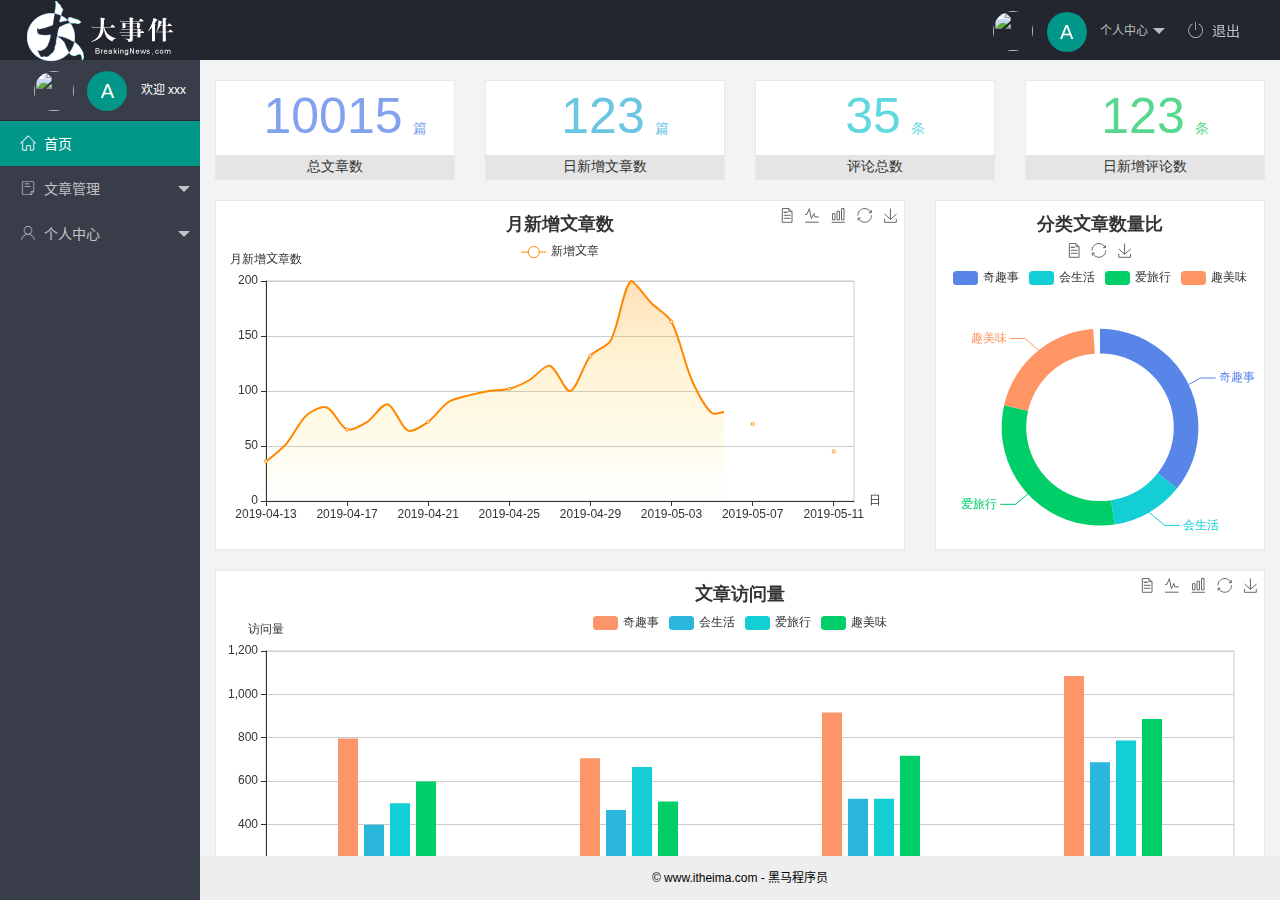
==== index.html @ 7c8cb13a "index页面" ====
<!DOCTYPE html>
<html lang="zh-CN">

<head>
    <meta charset="UTF-8">
    <meta name="viewport"
        content="width=device-width, user-scalable=no, initial-scale=1.0, maximum-scale=1.0, minimum-scale=1.0">
    <meta http-equiv="X-UA-Compatible" content="ie=edge">
    <title>Document</title>
    <link rel="stylesheet" href="/assets/lib/layui/css/layui.css">
    <link rel="stylesheet" href="/assets/fonts/iconfont.css">
    <link rel="stylesheet" href="/assets/css/index.css">
</head>

<body class="layui-layout-body">
    <div class="layui-layout layui-layout-admin">
        <div class="layui-header">
            <div class="layui-logo">
                <img src="/assets/images/logo.png" alt="">
            </div>
            <!-- 头部区域（可配合layui已有的水平导航） -->
            <ul class="layui-nav layui-layout-right">
                <li class="layui-nav-item">
                    <a href="javascript:;" class="userinfo">
                        <img src="http://t.cn/RCzsdCq" class="layui-nav-img">
                        <span class="text-avatar">A</span>
                        个人中心
                    </a>
                    <dl class="layui-nav-child">
                        <dd><a href="">基本资料</a></dd>
                        <dd><a href="">更换头像</a></dd>
                        <dd><a href="">重置密码</a></dd>
                    </dl>
                </li>
                <li class="layui-nav-item">
                    <a href="javascript:;" id="btnLogout">
                        <span class="iconfont icon-tuichu"></span>退出</a></li>
            </ul>
        </div>

        <div class="layui-side layui-bg-black">
            <div class="layui-side-scroll">
                <div class="userinfo">
                    <img src="http://t.cn/RCzsdCq" class="layui-nav-img">
                    <span class="text-avatar">A</span>
                    <span id="welcome">欢迎 xxx</span>
                </div>
                <!-- 左侧导航区域（可配合layui已有的垂直导航） -->
                <ul class="layui-nav layui-nav-tree" lay-shrink="all">
                    <li class="layui-nav-item layui-this">
                        <a href="/home/dashboard.html" target="fm">
                            <span class="iconfont icon-home"></span>首页</a>
                    </li>
                    <li class="layui-nav-item">
                        <a class="" href="javascript:;">
                            <span class="iconfont icon-16"></span>文章管理</a>
                        <dl class="layui-nav-child">
                            <dd><a href="javascript:;">
                                    <i class="layui-icon layui-icon-app"></i> 文章类别</a></dd>
                            <dd><a href="javascript:;">
                                    <i class="layui-icon layui-icon-app"></i>文章列表</a></dd>
                            <dd><a href="javascript:;">
                                    <i class="layui-icon layui-icon-app"></i>发表文章</a></dd>
                        </dl>
                    </li>
                    <li class="layui-nav-item">
                        <a href="javascript:;">
                            <span class="iconfont icon-user"></span>个人中心</a>
                        <dl class="layui-nav-child">
                            <dd><a href="javascript:;">
                                    <i class="layui-icon layui-icon-app"></i>基本资料</a></dd>
                            <dd><a href="javascript:;">
                                    <i class="layui-icon layui-icon-app"></i>更换头像</a></dd>
                            <dd><a href="javascript:;">
                                    <i class="layui-icon layui-icon-app"></i>重置密码</a></dd>
                        </dl>
                    </li>
                </ul>
            </div>
        </div>

        <div class="layui-body">
            <!-- 内容主体区域 -->
            <iframe name="fm" src="/home/dashboard.html" frameborder="0"></iframe>
        </div>

        <div class="layui-footer">
            <!-- 底部固定区域 -->
            © www.itheima.com - 黑马程序员
        </div>
    </div>
</body>
<script src="/assets/lib/layui/layui.all.js"></script>
<script src="./assets/lib/jquery.js"></script>
<script src="./assets/js/baseAPI.js"></script>
<script src="./assets/js/index.js"></script>

</html>
---- assets/lib/layui/css/layui.css ----
/** layui-v2.5.5 MIT License By https://www.layui.com */
 .layui-inline,img{display:inline-block;vertical-align:middle}h1,h2,h3,h4,h5,h6{font-weight:400}.layui-edge,.layui-header,.layui-inline,.layui-main{position:relative}.layui-body,.layui-edge,.layui-elip{overflow:hidden}.layui-btn,.layui-edge,.layui-inline,img{vertical-align:middle}.layui-btn,.layui-disabled,.layui-icon,.layui-unselect{-moz-user-select:none;-webkit-user-select:none;-ms-user-select:none}.layui-elip,.layui-form-checkbox span,.layui-form-pane .layui-form-label{text-overflow:ellipsis;white-space:nowrap}.layui-breadcrumb,.layui-tree-btnGroup{visibility:hidden}blockquote,body,button,dd,div,dl,dt,form,h1,h2,h3,h4,h5,h6,input,li,ol,p,pre,td,textarea,th,ul{margin:0;padding:0;-webkit-tap-highlight-color:rgba(0,0,0,0)}a:active,a:hover{outline:0}img{border:none}li{list-style:none}table{border-collapse:collapse;border-spacing:0}h4,h5,h6{font-size:100%}button,input,optgroup,option,select,textarea{font-family:inherit;font-size:inherit;font-style:inherit;font-weight:inherit;outline:0}pre{white-space:pre-wrap;white-space:-moz-pre-wrap;white-space:-pre-wrap;white-space:-o-pre-wrap;word-wrap:break-word}body{line-height:24px;font:14px Helvetica Neue,Helvetica,PingFang SC,Tahoma,Arial,sans-serif}hr{height:1px;margin:10px 0;border:0;clear:both}a{color:#333;text-decoration:none}a:hover{color:#777}a cite{font-style:normal;*cursor:pointer}.layui-border-box,.layui-border-box *{box-sizing:border-box}.layui-box,.layui-box *{box-sizing:content-box}.layui-clear{clear:both;*zoom:1}.layui-clear:after{content:'\20';clear:both;*zoom:1;display:block;height:0}.layui-inline{*display:inline;*zoom:1}.layui-edge{display:inline-block;width:0;height:0;border-width:6px;border-style:dashed;border-color:transparent}.layui-edge-top{top:-4px;border-bottom-color:#999;border-bottom-style:solid}.layui-edge-right{border-left-color:#999;border-left-style:solid}.layui-edge-bottom{top:2px;border-top-color:#999;border-top-style:solid}.layui-edge-left{border-right-color:#999;border-right-style:solid}.layui-disabled,.layui-disabled:hover{color:#d2d2d2!important;cursor:not-allowed!important}.layui-circle{border-radius:100%}.layui-show{display:block!important}.layui-hide{display:none!important}@font-face{font-family:layui-icon;src:url(../font/iconfont.eot?v=250);src:url(../font/iconfont.eot?v=250#iefix) format('embedded-opentype'),url(../font/iconfont.woff2?v=250) format('woff2'),url(../font/iconfont.woff?v=250) format('woff'),url(../font/iconfont.ttf?v=250) format('truetype'),url(../font/iconfont.svg?v=250#layui-icon) format('svg')}.layui-icon{font-family:layui-icon!important;font-size:16px;font-style:normal;-webkit-font-smoothing:antialiased;-moz-osx-font-smoothing:grayscale}.layui-icon-reply-fill:before{content:"\e611"}.layui-icon-set-fill:before{content:"\e614"}.layui-icon-menu-fill:before{content:"\e60f"}.layui-icon-search:before{content:"\e615"}.layui-icon-share:before{content:"\e641"}.layui-icon-set-sm:before{content:"\e620"}.layui-icon-engine:before{content:"\e628"}.layui-icon-close:before{content:"\1006"}.layui-icon-close-fill:before{content:"\1007"}.layui-icon-chart-screen:before{content:"\e629"}.layui-icon-star:before{content:"\e600"}.layui-icon-circle-dot:before{content:"\e617"}.layui-icon-chat:before{content:"\e606"}.layui-icon-release:before{content:"\e609"}.layui-icon-list:before{content:"\e60a"}.layui-icon-chart:before{content:"\e62c"}.layui-icon-ok-circle:before{content:"\1005"}.layui-icon-layim-theme:before{content:"\e61b"}.layui-icon-table:before{content:"\e62d"}.layui-icon-right:before{content:"\e602"}.layui-icon-left:before{content:"\e603"}.layui-icon-cart-simple:before{content:"\e698"}.layui-icon-face-cry:before{content:"\e69c"}.layui-icon-face-smile:before{content:"\e6af"}.layui-icon-survey:before{content:"\e6b2"}.layui-icon-tree:before{content:"\e62e"}.layui-icon-upload-circle:before{content:"\e62f"}.layui-icon-add-circle:before{content:"\e61f"}.layui-icon-download-circle:before{content:"\e601"}.layui-icon-templeate-1:before{content:"\e630"}.layui-icon-util:before{content:"\e631"}.layui-icon-face-surprised:before{content:"\e664"}.layui-icon-edit:before{content:"\e642"}.layui-icon-speaker:before{content:"\e645"}.layui-icon-down:before{content:"\e61a"}.layui-icon-file:before{content:"\e621"}.layui-icon-layouts:before{content:"\e632"}.layui-icon-rate-half:before{content:"\e6c9"}.layui-icon-add-circle-fine:before{content:"\e608"}.layui-icon-prev-circle:before{content:"\e633"}.layui-icon-read:before{content:"\e705"}.layui-icon-404:before{content:"\e61c"}.layui-icon-carousel:before{content:"\e634"}.layui-icon-help:before{content:"\e607"}.layui-icon-code-circle:before{content:"\e635"}.layui-icon-water:before{content:"\e636"}.layui-icon-username:before{content:"\e66f"}.layui-icon-find-fill:before{content:"\e670"}.layui-icon-about:before{content:"\e60b"}.layui-icon-location:before{content:"\e715"}.layui-icon-up:before{content:"\e619"}.layui-icon-pause:before{content:"\e651"}.layui-icon-date:before{content:"\e637"}.layui-icon-layim-uploadfile:before{content:"\e61d"}.layui-icon-delete:before{content:"\e640"}.layui-icon-play:before{content:"\e652"}.layui-icon-top:before{content:"\e604"}.layui-icon-friends:before{content:"\e612"}.layui-icon-refresh-3:before{content:"\e9aa"}.layui-icon-ok:before{content:"\e605"}.layui-icon-layer:before{content:"\e638"}.layui-icon-face-smile-fine:before{content:"\e60c"}.layui-icon-dollar:before{content:"\e659"}.layui-icon-group:before{content:"\e613"}.layui-icon-layim-download:before{content:"\e61e"}.layui-icon-picture-fine:before{content:"\e60d"}.layui-icon-link:before{content:"\e64c"}.layui-icon-diamond:before{content:"\e735"}.layui-icon-log:before{content:"\e60e"}.layui-icon-rate-solid:before{content:"\e67a"}.layui-icon-fonts-del:before{content:"\e64f"}.layui-icon-unlink:before{content:"\e64d"}.layui-icon-fonts-clear:before{content:"\e639"}.layui-icon-triangle-r:before{content:"\e623"}.layui-icon-circle:before{content:"\e63f"}.layui-icon-radio:before{content:"\e643"}.layui-icon-align-center:before{content:"\e647"}.layui-icon-align-right:before{content:"\e648"}.layui-icon-align-left:before{content:"\e649"}.layui-icon-loading-1:before{content:"\e63e"}.layui-icon-return:before{content:"\e65c"}.layui-icon-fonts-strong:before{content:"\e62b"}.layui-icon-upload:before{content:"\e67c"}.layui-icon-dialogue:before{content:"\e63a"}.layui-icon-video:before{content:"\e6ed"}.layui-icon-headset:before{content:"\e6fc"}.layui-icon-cellphone-fine:before{content:"\e63b"}.layui-icon-add-1:before{content:"\e654"}.layui-icon-face-smile-b:before{content:"\e650"}.layui-icon-fonts-html:before{content:"\e64b"}.layui-icon-form:before{content:"\e63c"}.layui-icon-cart:before{content:"\e657"}.layui-icon-camera-fill:before{content:"\e65d"}.layui-icon-tabs:before{content:"\e62a"}.layui-icon-fonts-code:before{content:"\e64e"}.layui-icon-fire:before{content:"\e756"}.layui-icon-set:before{content:"\e716"}.layui-icon-fonts-u:before{content:"\e646"}.layui-icon-triangle-d:before{content:"\e625"}.layui-icon-tips:before{content:"\e702"}.layui-icon-picture:before{content:"\e64a"}.layui-icon-more-vertical:before{content:"\e671"}.layui-icon-flag:before{content:"\e66c"}.layui-icon-loading:before{content:"\e63d"}.layui-icon-fonts-i:before{content:"\e644"}.layui-icon-refresh-1:before{content:"\e666"}.layui-icon-rmb:before{content:"\e65e"}.layui-icon-home:before{content:"\e68e"}.layui-icon-user:before{content:"\e770"}.layui-icon-notice:before{content:"\e667"}.layui-icon-login-weibo:before{content:"\e675"}.layui-icon-voice:before{content:"\e688"}.layui-icon-upload-drag:before{content:"\e681"}.layui-icon-login-qq:before{content:"\e676"}.layui-icon-snowflake:before{content:"\e6b1"}.layui-icon-file-b:before{content:"\e655"}.layui-icon-template:before{content:"\e663"}.layui-icon-auz:before{content:"\e672"}.layui-icon-console:before{content:"\e665"}.layui-icon-app:before{content:"\e653"}.layui-icon-prev:before{content:"\e65a"}.layui-icon-website:before{content:"\e7ae"}.layui-icon-next:before{content:"\e65b"}.layui-icon-component:before{content:"\e857"}.layui-icon-more:before{content:"\e65f"}.layui-icon-login-wechat:before{content:"\e677"}.layui-icon-shrink-right:before{content:"\e668"}.layui-icon-spread-left:before{content:"\e66b"}.layui-icon-camera:before{content:"\e660"}.layui-icon-note:before{content:"\e66e"}.layui-icon-refresh:before{content:"\e669"}.layui-icon-female:before{content:"\e661"}.layui-icon-male:before{content:"\e662"}.layui-icon-password:before{content:"\e673"}.layui-icon-senior:before{content:"\e674"}.layui-icon-theme:before{content:"\e66a"}.layui-icon-tread:before{content:"\e6c5"}.layui-icon-praise:before{content:"\e6c6"}.layui-icon-star-fill:before{content:"\e658"}.layui-icon-rate:before{content:"\e67b"}.layui-icon-template-1:before{content:"\e656"}.layui-icon-vercode:before{content:"\e679"}.layui-icon-cellphone:before{content:"\e678"}.layui-icon-screen-full:before{content:"\e622"}.layui-icon-screen-restore:before{content:"\e758"}.layui-icon-cols:before{content:"\e610"}.layui-icon-export:before{content:"\e67d"}.layui-icon-print:before{content:"\e66d"}.layui-icon-slider:before{content:"\e714"}.layui-icon-addition:before{content:"\e624"}.layui-icon-subtraction:before{content:"\e67e"}.layui-icon-service:before{content:"\e626"}.layui-icon-transfer:before{content:"\e691"}.layui-main{width:1140px;margin:0 auto}.layui-header{z-index:1000;height:60px}.layui-header a:hover{transition:all .5s;-webkit-transition:all .5s}.layui-side{position:fixed;left:0;top:0;bottom:0;z-index:999;width:200px;overflow-x:hidden}.layui-side-scroll{position:relative;width:220px;height:100%;overflow-x:hidden}.layui-body{position:absolute;left:200px;right:0;top:0;bottom:0;z-index:998;width:auto;overflow-y:auto;box-sizing:border-box}.layui-layout-body{overflow:hidden}.layui-layout-admin .layui-header{background-color:#23262E}.layui-layout-admin .layui-side{top:60px;width:200px;overflow-x:hidden}.layui-layout-admin .layui-body{position:fixed;top:60px;bottom:44px}.layui-layout-admin .layui-main{width:auto;margin:0 15px}.layui-layout-admin .layui-footer{position:fixed;left:200px;right:0;bottom:0;height:44px;line-height:44px;padding:0 15px;background-color:#eee}.layui-layout-admin .layui-logo{position:absolute;left:0;top:0;width:200px;height:100%;line-height:60px;text-align:center;color:#009688;font-size:16px}.layui-layout-admin .layui-header .layui-nav{background:0 0}.layui-layout-left{position:absolute!important;left:200px;top:0}.layui-layout-right{position:absolute!important;right:0;top:0}.layui-container{position:relative;margin:0 auto;padding:0 15px;box-sizing:border-box}.layui-fluid{position:relative;margin:0 auto;padding:0 15px}.layui-row:after,.layui-row:before{content:'';display:block;clear:both}.layui-col-lg1,.layui-col-lg10,.layui-col-lg11,.layui-col-lg12,.layui-col-lg2,.layui-col-lg3,.layui-col-lg4,.layui-col-lg5,.layui-col-lg6,.layui-col-lg7,.layui-col-lg8,.layui-col-lg9,.layui-col-md1,.layui-col-md10,.layui-col-md11,.layui-col-md12,.layui-col-md2,.layui-col-md3,.layui-col-md4,.layui-col-md5,.layui-col-md6,.layui-col-md7,.layui-col-md8,.layui-col-md9,.layui-col-sm1,.layui-col-sm10,.layui-col-sm11,.layui-col-sm12,.layui-col-sm2,.layui-col-sm3,.layui-col-sm4,.layui-col-sm5,.layui-col-sm6,.layui-col-sm7,.layui-col-sm8,.layui-col-sm9,.layui-col-xs1,.layui-col-xs10,.layui-col-xs11,.layui-col-xs12,.layui-col-xs2,.layui-col-xs3,.layui-col-xs4,.layui-col-xs5,.layui-col-xs6,.layui-col-xs7,.layui-col-xs8,.layui-col-xs9{position:relative;display:block;box-sizing:border-box}.layui-col-xs1,.layui-col-xs10,.layui-col-xs11,.layui-col-xs12,.layui-col-xs2,.layui-col-xs3,.layui-col-xs4,.layui-col-xs5,.layui-col-xs6,.layui-col-xs7,.layui-col-xs8,.layui-col-xs9{float:left}.layui-col-xs1{width:8.33333333%}.layui-col-xs2{width:16.66666667%}.layui-col-xs3{width:25%}.layui-col-xs4{width:33.33333333%}.layui-col-xs5{width:41.66666667%}.layui-col-xs6{width:50%}.layui-col-xs7{width:58.33333333%}.layui-col-xs8{width:66.66666667%}.layui-col-xs9{width:75%}.layui-col-xs10{width:83.33333333%}.layui-col-xs11{width:91.66666667%}.layui-col-xs12{width:100%}.layui-col-xs-offset1{margin-left:8.33333333%}.layui-col-xs-offset2{margin-left:16.66666667%}.layui-col-xs-offset3{margin-left:25%}.layui-col-xs-offset4{margin-left:33.33333333%}.layui-col-xs-offset5{margin-left:41.66666667%}.layui-col-xs-offset6{margin-left:50%}.layui-col-xs-offset7{margin-left:58.33333333%}.layui-col-xs-offset8{margin-left:66.66666667%}.layui-col-xs-offset9{margin-left:75%}.layui-col-xs-offset10{margin-left:83.33333333%}.layui-col-xs-offset11{margin-left:91.66666667%}.layui-col-xs-offset12{margin-left:100%}@media screen and (max-width:768px){.layui-hide-xs{display:none!important}.layui-show-xs-block{display:block!important}.layui-show-xs-inline{display:inline!important}.layui-show-xs-inline-block{display:inline-block!important}}@media screen and (min-width:768px){.layui-container{width:750px}.layui-hide-sm{display:none!important}.layui-show-sm-block{display:block!important}.layui-show-sm-inline{display:inline!important}.layui-show-sm-inline-block{display:inline-block!important}.layui-col-sm1,.layui-col-sm10,.layui-col-sm11,.layui-col-sm12,.layui-col-sm2,.layui-col-sm3,.layui-col-sm4,.layui-col-sm5,.layui-col-sm6,.layui-col-sm7,.layui-col-sm8,.layui-col-sm9{float:left}.layui-col-sm1{width:8.33333333%}.layui-col-sm2{width:16.66666667%}.layui-col-sm3{width:25%}.layui-col-sm4{width:33.33333333%}.layui-col-sm5{width:41.66666667%}.layui-col-sm6{width:50%}.layui-col-sm7{width:58.33333333%}.layui-col-sm8{width:66.66666667%}.layui-col-sm9{width:75%}.layui-col-sm10{width:83.33333333%}.layui-col-sm11{width:91.66666667%}.layui-col-sm12{width:100%}.layui-col-sm-offset1{margin-left:8.33333333%}.layui-col-sm-offset2{margin-left:16.66666667%}.layui-col-sm-offset3{margin-left:25%}.layui-col-sm-offset4{margin-left:33.33333333%}.layui-col-sm-offset5{margin-left:41.66666667%}.layui-col-sm-offset6{margin-left:50%}.layui-col-sm-offset7{margin-left:58.33333333%}.layui-col-sm-offset8{margin-left:66.66666667%}.layui-col-sm-offset9{margin-left:75%}.layui-col-sm-offset10{margin-left:83.33333333%}.layui-col-sm-offset11{margin-left:91.66666667%}.layui-col-sm-offset12{margin-left:100%}}@media screen and (min-width:992px){.layui-container{width:970px}.layui-hide-md{display:none!important}.layui-show-md-block{display:block!important}.layui-show-md-inline{display:inline!important}.layui-show-md-inline-block{display:inline-block!important}.layui-col-md1,.layui-col-md10,.layui-col-md11,.layui-col-md12,.layui-col-md2,.layui-col-md3,.layui-col-md4,.layui-col-md5,.layui-col-md6,.layui-col-md7,.layui-col-md8,.layui-col-md9{float:left}.layui-col-md1{width:8.33333333%}.layui-col-md2{width:16.66666667%}.layui-col-md3{width:25%}.layui-col-md4{width:33.33333333%}.layui-col-md5{width:41.66666667%}.layui-col-md6{width:50%}.layui-col-md7{width:58.33333333%}.layui-col-md8{width:66.66666667%}.layui-col-md9{width:75%}.layui-col-md10{width:83.33333333%}.layui-col-md11{width:91.66666667%}.layui-col-md12{width:100%}.layui-col-md-offset1{margin-left:8.33333333%}.layui-col-md-offset2{margin-left:16.66666667%}.layui-col-md-offset3{margin-left:25%}.layui-col-md-offset4{margin-left:33.33333333%}.layui-col-md-offset5{margin-left:41.66666667%}.layui-col-md-offset6{margin-left:50%}.layui-col-md-offset7{margin-left:58.33333333%}.layui-col-md-offset8{margin-left:66.66666667%}.layui-col-md-offset9{margin-left:75%}.layui-col-md-offset10{margin-left:83.33333333%}.layui-col-md-offset11{margin-left:91.66666667%}.layui-col-md-offset12{margin-left:100%}}@media screen and (min-width:1200px){.layui-container{width:1170px}.layui-hide-lg{display:none!important}.layui-show-lg-block{display:block!important}.layui-show-lg-inline{display:inline!important}.layui-show-lg-inline-block{display:inline-block!important}.layui-col-lg1,.layui-col-lg10,.layui-col-lg11,.layui-col-lg12,.layui-col-lg2,.layui-col-lg3,.layui-col-lg4,.layui-col-lg5,.layui-col-lg6,.layui-col-lg7,.layui-col-lg8,.layui-col-lg9{float:left}.layui-col-lg1{width:8.33333333%}.layui-col-lg2{width:16.66666667%}.layui-col-lg3{width:25%}.layui-col-lg4{width:33.33333333%}.layui-col-lg5{width:41.66666667%}.layui-col-lg6{width:50%}.layui-col-lg7{width:58.33333333%}.layui-col-lg8{width:66.66666667%}.layui-col-lg9{width:75%}.layui-col-lg10{width:83.33333333%}.layui-col-lg11{width:91.66666667%}.layui-col-lg12{width:100%}.layui-col-lg-offset1{margin-left:8.33333333%}.layui-col-lg-offset2{margin-left:16.66666667%}.layui-col-lg-offset3{margin-left:25%}.layui-col-lg-offset4{margin-left:33.33333333%}.layui-col-lg-offset5{margin-left:41.66666667%}.layui-col-lg-offset6{margin-left:50%}.layui-col-lg-offset7{margin-left:58.33333333%}.layui-col-lg-offset8{margin-left:66.66666667%}.layui-col-lg-offset9{margin-left:75%}.layui-col-lg-offset10{margin-left:83.33333333%}.layui-col-lg-offset11{margin-left:91.66666667%}.layui-col-lg-offset12{margin-left:100%}}.layui-col-space1{margin:-.5px}.layui-col-space1>*{padding:.5px}.layui-col-space3{margin:-1.5px}.layui-col-space3>*{padding:1.5px}.layui-col-space5{margin:-2.5px}.layui-col-space5>*{padding:2.5px}.layui-col-space8{margin:-3.5px}.layui-col-space8>*{padding:3.5px}.layui-col-space10{margin:-5px}.layui-col-space10>*{padding:5px}.layui-col-space12{margin:-6px}.layui-col-space12>*{padding:6px}.layui-col-space15{margin:-7.5px}.layui-col-space15>*{padding:7.5px}.layui-col-space18{margin:-9px}.layui-col-space18>*{padding:9px}.layui-col-space20{margin:-10px}.layui-col-space20>*{padding:10px}.layui-col-space22{margin:-11px}.layui-col-space22>*{padding:11px}.layui-col-space25{margin:-12.5px}.layui-col-space25>*{padding:12.5px}.layui-col-space30{margin:-15px}.layui-col-space30>*{padding:15px}.layui-btn,.layui-input,.layui-select,.layui-textarea,.layui-upload-button{outline:0;-webkit-appearance:none;transition:all .3s;-webkit-transition:all .3s;box-sizing:border-box}.layui-elem-quote{margin-bottom:10px;padding:15px;line-height:22px;border-left:5px solid #009688;border-radius:0 2px 2px 0;background-color:#f2f2f2}.layui-quote-nm{border-style:solid;border-width:1px 1px 1px 5px;background:0 0}.layui-elem-field{margin-bottom:10px;padding:0;border-width:1px;border-style:solid}.layui-elem-field legend{margin-left:20px;padding:0 10px;font-size:20px;font-weight:300}.layui-field-title{margin:10px 0 20px;border-width:1px 0 0}.layui-field-box{padding:10px 15px}.layui-field-title .layui-field-box{padding:10px 0}.layui-progress{position:relative;height:6px;border-radius:20px;background-color:#e2e2e2}.layui-progress-bar{position:absolute;left:0;top:0;width:0;max-width:100%;height:6px;border-radius:20px;text-align:right;background-color:#5FB878;transition:all .3s;-webkit-transition:all .3s}.layui-progress-big,.layui-progress-big .layui-progress-bar{height:18px;line-height:18px}.layui-progress-text{position:relative;top:-20px;line-height:18px;font-size:12px;color:#666}.layui-progress-big .layui-progress-text{position:static;padding:0 10px;color:#fff}.layui-collapse{border-width:1px;border-style:solid;border-radius:2px}.layui-colla-content,.layui-colla-item{border-top-width:1px;border-top-style:solid}.layui-colla-item:first-child{border-top:none}.layui-colla-title{position:relative;height:42px;line-height:42px;padding:0 15px 0 35px;color:#333;background-color:#f2f2f2;cursor:pointer;font-size:14px;overflow:hidden}.layui-colla-content{display:none;padding:10px 15px;line-height:22px;color:#666}.layui-colla-icon{position:absolute;left:15px;top:0;font-size:14px}.layui-card{margin-bottom:15px;border-radius:2px;background-color:#fff;box-shadow:0 1px 2px 0 rgba(0,0,0,.05)}.layui-card:last-child{margin-bottom:0}.layui-card-header{position:relative;height:42px;line-height:42px;padding:0 15px;border-bottom:1px solid #f6f6f6;color:#333;border-radius:2px 2px 0 0;font-size:14px}.layui-bg-black,.layui-bg-blue,.layui-bg-cyan,.layui-bg-green,.layui-bg-orange,.layui-bg-red{color:#fff!important}.layui-card-body{position:relative;padding:10px 15px;line-height:24px}.layui-card-body[pad15]{padding:15px}.layui-card-body[pad20]{padding:20px}.layui-card-body .layui-table{margin:5px 0}.layui-card .layui-tab{margin:0}.layui-panel-window{position:relative;padding:15px;border-radius:0;border-top:5px solid #E6E6E6;background-color:#fff}.layui-auxiliar-moving{position:fixed;left:0;right:0;top:0;bottom:0;width:100%;height:100%;background:0 0;z-index:9999999999}.layui-form-label,.layui-form-mid,.layui-form-select,.layui-input-block,.layui-input-inline,.layui-textarea{position:relative}.layui-bg-red{background-color:#FF5722!important}.layui-bg-orange{background-color:#FFB800!important}.layui-bg-green{background-color:#009688!important}.layui-bg-cyan{background-color:#2F4056!important}.layui-bg-blue{background-color:#1E9FFF!important}.layui-bg-black{background-color:#393D49!important}.layui-bg-gray{background-color:#eee!important;color:#666!important}.layui-badge-rim,.layui-colla-content,.layui-colla-item,.layui-collapse,.layui-elem-field,.layui-form-pane .layui-form-item[pane],.layui-form-pane .layui-form-label,.layui-input,.layui-layedit,.layui-layedit-tool,.layui-quote-nm,.layui-select,.layui-tab-bar,.layui-tab-card,.layui-tab-title,.layui-tab-title .layui-this:after,.layui-textarea{border-color:#e6e6e6}.layui-timeline-item:before,hr{background-color:#e6e6e6}.layui-text{line-height:22px;font-size:14px;color:#666}.layui-text h1,.layui-text h2,.layui-text h3{font-weight:500;color:#333}.layui-text h1{font-size:30px}.layui-text h2{font-size:24px}.layui-text h3{font-size:18px}.layui-text a:not(.layui-btn){color:#01AAED}.layui-text a:not(.layui-btn):hover{text-decoration:underline}.layui-text ul{padding:5px 0 5px 15px}.layui-text ul li{margin-top:5px;list-style-type:disc}.layui-text em,.layui-word-aux{color:#999!important;padding:0 5px!important}.layui-btn{display:inline-block;height:38px;line-height:38px;padding:0 18px;background-color:#009688;color:#fff;white-space:nowrap;text-align:center;font-size:14px;border:none;border-radius:2px;cursor:pointer}.layui-btn:hover{opacity:.8;filter:alpha(opacity=80);color:#fff}.layui-btn:active{opacity:1;filter:alpha(opacity=100)}.layui-btn+.layui-btn{margin-left:10px}.layui-btn-container{font-size:0}.layui-btn-container .layui-btn{margin-right:10px;margin-bottom:10px}.layui-btn-container .layui-btn+.layui-btn{margin-left:0}.layui-table .layui-btn-container .layui-btn{margin-bottom:9px}.layui-btn-radius{border-radius:100px}.layui-btn .layui-icon{margin-right:3px;font-size:18px;vertical-align:bottom;vertical-align:middle\9}.layui-btn-primary{border:1px solid #C9C9C9;background-color:#fff;color:#555}.layui-btn-primary:hover{border-color:#009688;color:#333}.layui-btn-normal{background-color:#1E9FFF}.layui-btn-warm{background-color:#FFB800}.layui-btn-danger{background-color:#FF5722}.layui-btn-checked{background-color:#5FB878}.layui-btn-disabled,.layui-btn-disabled:active,.layui-btn-disabled:hover{border:1px solid #e6e6e6;background-color:#FBFBFB;color:#C9C9C9;cursor:not-allowed;opacity:1}.layui-btn-lg{height:44px;line-height:44px;padding:0 25px;font-size:16px}.layui-btn-sm{height:30px;line-height:30px;padding:0 10px;font-size:12px}.layui-btn-sm i{font-size:16px!important}.layui-btn-xs{height:22px;line-height:22px;padding:0 5px;font-size:12px}.layui-btn-xs i{font-size:14px!important}.layui-btn-group{display:inline-block;vertical-align:middle;font-size:0}.layui-btn-group .layui-btn{margin-left:0!important;margin-right:0!important;border-left:1px solid rgba(255,255,255,.5);border-radius:0}.layui-btn-group .layui-btn-primary{border-left:none}.layui-btn-group .layui-btn-primary:hover{border-color:#C9C9C9;color:#009688}.layui-btn-group .layui-btn:first-child{border-left:none;border-radius:2px 0 0 2px}.layui-btn-group .layui-btn-primary:first-child{border-left:1px solid #c9c9c9}.layui-btn-group .layui-btn:last-child{border-radius:0 2px 2px 0}.layui-btn-group .layui-btn+.layui-btn{margin-left:0}.layui-btn-group+.layui-btn-group{margin-left:10px}.layui-btn-fluid{width:100%}.layui-input,.layui-select,.layui-textarea{height:38px;line-height:1.3;line-height:38px\9;border-width:1px;border-style:solid;background-color:#fff;border-radius:2px}.layui-input::-webkit-input-placeholder,.layui-select::-webkit-input-placeholder,.layui-textarea::-webkit-input-placeholder{line-height:1.3}.layui-input,.layui-textarea{display:block;width:100%;padding-left:10px}.layui-input:hover,.layui-textarea:hover{border-color:#D2D2D2!important}.layui-input:focus,.layui-textarea:focus{border-color:#C9C9C9!important}.layui-textarea{min-height:100px;height:auto;line-height:20px;padding:6px 10px;resize:vertical}.layui-select{padding:0 10px}.layui-form input[type=checkbox],.layui-form input[type=radio],.layui-form select{display:none}.layui-form [lay-ignore]{display:initial}.layui-form-item{margin-bottom:15px;clear:both;*zoom:1}.layui-form-item:after{content:'\20';clear:both;*zoom:1;display:block;height:0}.layui-form-label{float:left;display:block;padding:9px 15px;width:80px;font-weight:400;line-height:20px;text-align:right}.layui-form-label-col{display:block;float:none;padding:9px 0;line-height:20px;text-align:left}.layui-form-item .layui-inline{margin-bottom:5px;margin-right:10px}.layui-input-block{margin-left:110px;min-height:36px}.layui-input-inline{display:inline-block;vertical-align:middle}.layui-form-item .layui-input-inline{float:left;width:190px;margin-right:10px}.layui-form-text .layui-input-inline{width:auto}.layui-form-mid{float:left;display:block;padding:9px 0!important;line-height:20px;margin-right:10px}.layui-form-danger+.layui-form-select .layui-input,.layui-form-danger:focus{border-color:#FF5722!important}.layui-form-select .layui-input{padding-right:30px;cursor:pointer}.layui-form-select .layui-edge{position:absolute;right:10px;top:50%;margin-top:-3px;cursor:pointer;border-width:6px;border-top-color:#c2c2c2;border-top-style:solid;transition:all .3s;-webkit-transition:all .3s}.layui-form-select dl{display:none;position:absolute;left:0;top:42px;padding:5px 0;z-index:899;min-width:100%;border:1px solid #d2d2d2;max-height:300px;overflow-y:auto;background-color:#fff;border-radius:2px;box-shadow:0 2px 4px rgba(0,0,0,.12);box-sizing:border-box}.layui-form-select dl dd,.layui-form-select dl dt{padding:0 10px;line-height:36px;white-space:nowrap;overflow:hidden;text-overflow:ellipsis}.layui-form-select dl dt{font-size:12px;color:#999}.layui-form-select dl dd{cursor:pointer}.layui-form-select dl dd:hover{background-color:#f2f2f2;-webkit-transition:.5s all;transition:.5s all}.layui-form-select .layui-select-group dd{padding-left:20px}.layui-form-select dl dd.layui-select-tips{padding-left:10px!important;color:#999}.layui-form-select dl dd.layui-this{background-color:#5FB878;color:#fff}.layui-form-checkbox,.layui-form-select dl dd.layui-disabled{background-color:#fff}.layui-form-selected dl{display:block}.layui-form-checkbox,.layui-form-checkbox *,.layui-form-switch{display:inline-block;vertical-align:middle}.layui-form-selected .layui-edge{margin-top:-9px;-webkit-transform:rotate(180deg);transform:rotate(180deg);margin-top:-3px\9}:root .layui-form-selected .layui-edge{margin-top:-9px\0/IE9}.layui-form-selectup dl{top:auto;bottom:42px}.layui-select-none{margin:5px 0;text-align:center;color:#999}.layui-select-disabled .layui-disabled{border-color:#eee!important}.layui-select-disabled .layui-edge{border-top-color:#d2d2d2}.layui-form-checkbox{position:relative;height:30px;line-height:30px;margin-right:10px;padding-right:30px;cursor:pointer;font-size:0;-webkit-transition:.1s linear;transition:.1s linear;box-sizing:border-box}.layui-form-checkbox span{padding:0 10px;height:100%;font-size:14px;border-radius:2px 0 0 2px;background-color:#d2d2d2;color:#fff;overflow:hidden}.layui-form-checkbox:hover span{background-color:#c2c2c2}.layui-form-checkbox i{position:absolute;right:0;top:0;width:30px;height:28px;border:1px solid #d2d2d2;border-left:none;border-radius:0 2px 2px 0;color:#fff;font-size:20px;text-align:center}.layui-form-checkbox:hover i{border-color:#c2c2c2;color:#c2c2c2}.layui-form-checked,.layui-form-checked:hover{border-color:#5FB878}.layui-form-checked span,.layui-form-checked:hover span{background-color:#5FB878}.layui-form-checked i,.layui-form-checked:hover i{color:#5FB878}.layui-form-item .layui-form-checkbox{margin-top:4px}.layui-form-checkbox[lay-skin=primary]{height:auto!important;line-height:normal!important;min-width:18px;min-height:18px;border:none!important;margin-right:0;padding-left:28px;padding-right:0;background:0 0}.layui-form-checkbox[lay-skin=primary] span{padding-left:0;padding-right:15px;line-height:18px;background:0 0;color:#666}.layui-form-checkbox[lay-skin=primary] i{right:auto;left:0;width:16px;height:16px;line-height:16px;border:1px solid #d2d2d2;font-size:12px;border-radius:2px;background-color:#fff;-webkit-transition:.1s linear;transition:.1s linear}.layui-form-checkbox[lay-skin=primary]:hover i{border-color:#5FB878;color:#fff}.layui-form-checked[lay-skin=primary] i{border-color:#5FB878!important;background-color:#5FB878;color:#fff}.layui-checkbox-disbaled[lay-skin=primary] span{background:0 0!important;color:#c2c2c2}.layui-checkbox-disbaled[lay-skin=primary]:hover i{border-color:#d2d2d2}.layui-form-item .layui-form-checkbox[lay-skin=primary]{margin-top:10px}.layui-form-switch{position:relative;height:22px;line-height:22px;min-width:35px;padding:0 5px;margin-top:8px;border:1px solid #d2d2d2;border-radius:20px;cursor:pointer;background-color:#fff;-webkit-transition:.1s linear;transition:.1s linear}.layui-form-switch i{position:absolute;left:5px;top:3px;width:16px;height:16px;border-radius:20px;background-color:#d2d2d2;-webkit-transition:.1s linear;transition:.1s linear}.layui-form-switch em{position:relative;top:0;width:25px;margin-left:21px;padding:0!important;text-align:center!important;color:#999!important;font-style:normal!important;font-size:12px}.layui-form-onswitch{border-color:#5FB878;background-color:#5FB878}.layui-checkbox-disbaled,.layui-checkbox-disbaled i{border-color:#e2e2e2!important}.layui-form-onswitch i{left:100%;margin-left:-21px;background-color:#fff}.layui-form-onswitch em{margin-left:5px;margin-right:21px;color:#fff!important}.layui-checkbox-disbaled span{background-color:#e2e2e2!important}.layui-checkbox-disbaled:hover i{color:#fff!important}[lay-radio]{display:none}.layui-form-radio,.layui-form-radio *{display:inline-block;vertical-align:middle}.layui-form-radio{line-height:28px;margin:6px 10px 0 0;padding-right:10px;cursor:pointer;font-size:0}.layui-form-radio *{font-size:14px}.layui-form-radio>i{margin-right:8px;font-size:22px;color:#c2c2c2}.layui-form-radio>i:hover,.layui-form-radioed>i{color:#5FB878}.layui-radio-disbaled>i{color:#e2e2e2!important}.layui-form-pane .layui-form-label{width:110px;padding:8px 15px;height:38px;line-height:20px;border-width:1px;border-style:solid;border-radius:2px 0 0 2px;text-align:center;background-color:#FBFBFB;overflow:hidden;box-sizing:border-box}.layui-form-pane .layui-input-inline{margin-left:-1px}.layui-form-pane .layui-input-block{margin-left:110px;left:-1px}.layui-form-pane .layui-input{border-radius:0 2px 2px 0}.layui-form-pane .layui-form-text .layui-form-label{float:none;width:100%;border-radius:2px;box-sizing:border-box;text-align:left}.layui-form-pane .layui-form-text .layui-input-inline{display:block;margin:0;top:-1px;clear:both}.layui-form-pane .layui-form-text .layui-input-block{margin:0;left:0;top:-1px}.layui-form-pane .layui-form-text .layui-textarea{min-height:100px;border-radius:0 0 2px 2px}.layui-form-pane .layui-form-checkbox{margin:4px 0 4px 10px}.layui-form-pane .layui-form-radio,.layui-form-pane .layui-form-switch{margin-top:6px;margin-left:10px}.layui-form-pane .layui-form-item[pane]{position:relative;border-width:1px;border-style:solid}.layui-form-pane .layui-form-item[pane] .layui-form-label{position:absolute;left:0;top:0;height:100%;border-width:0 1px 0 0}.layui-form-pane .layui-form-item[pane] .layui-input-inline{margin-left:110px}@media screen and (max-width:450px){.layui-form-item .layui-form-label{text-overflow:ellipsis;overflow:hidden;white-space:nowrap}.layui-form-item .layui-inline{display:block;margin-right:0;margin-bottom:20px;clear:both}.layui-form-item .layui-inline:after{content:'\20';clear:both;display:block;height:0}.layui-form-item .layui-input-inline{display:block;float:none;left:-3px;width:auto;margin:0 0 10px 112px}.layui-form-item .layui-input-inline+.layui-form-mid{margin-left:110px;top:-5px;padding:0}.layui-form-item .layui-form-checkbox{margin-right:5px;margin-bottom:5px}}.layui-layedit{border-width:1px;border-style:solid;border-radius:2px}.layui-layedit-tool{padding:3px 5px;border-bottom-width:1px;border-bottom-style:solid;font-size:0}.layedit-tool-fixed{position:fixed;top:0;border-top:1px solid #e2e2e2}.layui-layedit-tool .layedit-tool-mid,.layui-layedit-tool .layui-icon{display:inline-block;vertical-align:middle;text-align:center;font-size:14px}.layui-layedit-tool .layui-icon{position:relative;width:32px;height:30px;line-height:30px;margin:3px 5px;color:#777;cursor:pointer;border-radius:2px}.layui-layedit-tool .layui-icon:hover{color:#393D49}.layui-layedit-tool .layui-icon:active{color:#000}.layui-layedit-tool .layedit-tool-active{background-color:#e2e2e2;color:#000}.layui-layedit-tool .layui-disabled,.layui-layedit-tool .layui-disabled:hover{color:#d2d2d2;cursor:not-allowed}.layui-layedit-tool .layedit-tool-mid{width:1px;height:18px;margin:0 10px;background-color:#d2d2d2}.layedit-tool-html{width:50px!important;font-size:30px!important}.layedit-tool-b,.layedit-tool-code,.layedit-tool-help{font-size:16px!important}.layedit-tool-d,.layedit-tool-face,.layedit-tool-image,.layedit-tool-unlink{font-size:18px!important}.layedit-tool-image input{position:absolute;font-size:0;left:0;top:0;width:100%;height:100%;opacity:.01;filter:Alpha(opacity=1);cursor:pointer}.layui-layedit-iframe iframe{display:block;width:100%}#LAY_layedit_code{overflow:hidden}.layui-laypage{display:inline-block;*display:inline;*zoom:1;vertical-align:middle;margin:10px 0;font-size:0}.layui-laypage>a:first-child,.layui-laypage>a:first-child em{border-radius:2px 0 0 2px}.layui-laypage>a:last-child,.layui-laypage>a:last-child em{border-radius:0 2px 2px 0}.layui-laypage>:first-child{margin-left:0!important}.layui-laypage>:last-child{margin-right:0!important}.layui-laypage a,.layui-laypage button,.layui-laypage input,.layui-laypage select,.layui-laypage span{border:1px solid #e2e2e2}.layui-laypage a,.layui-laypage span{display:inline-block;*display:inline;*zoom:1;vertical-align:middle;padding:0 15px;height:28px;line-height:28px;margin:0 -1px 5px 0;background-color:#fff;color:#333;font-size:12px}.layui-flow-more a *,.layui-laypage input,.layui-table-view select[lay-ignore]{display:inline-block}.layui-laypage a:hover{color:#009688}.layui-laypage em{font-style:normal}.layui-laypage .layui-laypage-spr{color:#999;font-weight:700}.layui-laypage a{text-decoration:none}.layui-laypage .layui-laypage-curr{position:relative}.layui-laypage .layui-laypage-curr em{position:relative;color:#fff}.layui-laypage .layui-laypage-curr .layui-laypage-em{position:absolute;left:-1px;top:-1px;padding:1px;width:100%;height:100%;background-color:#009688}.layui-laypage-em{border-radius:2px}.layui-laypage-next em,.layui-laypage-prev em{font-family:Sim sun;font-size:16px}.layui-laypage .layui-laypage-count,.layui-laypage .layui-laypage-limits,.layui-laypage .layui-laypage-refresh,.layui-laypage .layui-laypage-skip{margin-left:10px;margin-right:10px;padding:0;border:none}.layui-laypage .layui-laypage-limits,.layui-laypage .layui-laypage-refresh{vertical-align:top}.layui-laypage .layui-laypage-refresh i{font-size:18px;cursor:pointer}.layui-laypage select{height:22px;padding:3px;border-radius:2px;cursor:pointer}.layui-laypage .layui-laypage-skip{height:30px;line-height:30px;color:#999}.layui-laypage button,.layui-laypage input{height:30px;line-height:30px;border-radius:2px;vertical-align:top;background-color:#fff;box-sizing:border-box}.layui-laypage input{width:40px;margin:0 10px;padding:0 3px;text-align:center}.layui-laypage input:focus,.layui-laypage select:focus{border-color:#009688!important}.layui-laypage button{margin-left:10px;padding:0 10px;cursor:pointer}.layui-table,.layui-table-view{margin:10px 0}.layui-flow-more{margin:10px 0;text-align:center;color:#999;font-size:14px}.layui-flow-more a{height:32px;line-height:32px}.layui-flow-more a *{vertical-align:top}.layui-flow-more a cite{padding:0 20px;border-radius:3px;background-color:#eee;color:#333;font-style:normal}.layui-flow-more a cite:hover{opacity:.8}.layui-flow-more a i{font-size:30px;color:#737383}.layui-table{width:100%;background-color:#fff;color:#666}.layui-table tr{transition:all .3s;-webkit-transition:all .3s}.layui-table th{text-align:left;font-weight:400}.layui-table tbody tr:hover,.layui-table thead tr,.layui-table-click,.layui-table-header,.layui-table-hover,.layui-table-mend,.layui-table-patch,.layui-table-tool,.layui-table-total,.layui-table-total tr,.layui-table[lay-even] tr:nth-child(even){background-color:#f2f2f2}.layui-table td,.layui-table th,.layui-table-col-set,.layui-table-fixed-r,.layui-table-grid-down,.layui-table-header,.layui-table-page,.layui-table-tips-main,.layui-table-tool,.layui-table-total,.layui-table-view,.layui-table[lay-skin=line],.layui-table[lay-skin=row]{border-width:1px;border-style:solid;border-color:#e6e6e6}.layui-table td,.layui-table th{position:relative;padding:9px 15px;min-height:20px;line-height:20px;font-size:14px}.layui-table[lay-skin=line] td,.layui-table[lay-skin=line] th{border-width:0 0 1px}.layui-table[lay-skin=row] td,.layui-table[lay-skin=row] th{border-width:0 1px 0 0}.layui-table[lay-skin=nob] td,.layui-table[lay-skin=nob] th{border:none}.layui-table img{max-width:100px}.layui-table[lay-size=lg] td,.layui-table[lay-size=lg] th{padding:15px 30px}.layui-table-view .layui-table[lay-size=lg] .layui-table-cell{height:40px;line-height:40px}.layui-table[lay-size=sm] td,.layui-table[lay-size=sm] th{font-size:12px;padding:5px 10px}.layui-table-view .layui-table[lay-size=sm] .layui-table-cell{height:20px;line-height:20px}.layui-table[lay-data]{display:none}.layui-table-box{position:relative;overflow:hidden}.layui-table-view .layui-table{position:relative;width:auto;margin:0}.layui-table-view .layui-table[lay-skin=line]{border-width:0 1px 0 0}.layui-table-view .layui-table[lay-skin=row]{border-width:0 0 1px}.layui-table-view .layui-table td,.layui-table-view .layui-table th{padding:5px 0;border-top:none;border-left:none}.layui-table-view .layui-table th.layui-unselect .layui-table-cell span{cursor:pointer}.layui-table-view .layui-table td{cursor:default}.layui-table-view .layui-table td[data-edit=text]{cursor:text}.layui-table-view .layui-form-checkbox[lay-skin=primary] i{width:18px;height:18px}.layui-table-view .layui-form-radio{line-height:0;padding:0}.layui-table-view .layui-form-radio>i{margin:0;font-size:20px}.layui-table-init{position:absolute;left:0;top:0;width:100%;height:100%;text-align:center;z-index:110}.layui-table-init .layui-icon{position:absolute;left:50%;top:50%;margin:-15px 0 0 -15px;font-size:30px;color:#c2c2c2}.layui-table-header{border-width:0 0 1px;overflow:hidden}.layui-table-header .layui-table{margin-bottom:-1px}.layui-table-tool .layui-inline[lay-event]{position:relative;width:26px;height:26px;padding:5px;line-height:16px;margin-right:10px;text-align:center;color:#333;border:1px solid #ccc;cursor:pointer;-webkit-transition:.5s all;transition:.5s all}.layui-table-tool .layui-inline[lay-event]:hover{border:1px solid #999}.layui-table-tool-temp{padding-right:120px}.layui-table-tool-self{position:absolute;right:17px;top:10px}.layui-table-tool .layui-table-tool-self .layui-inline[lay-event]{margin:0 0 0 10px}.layui-table-tool-panel{position:absolute;top:29px;left:-1px;padding:5px 0;min-width:150px;min-height:40px;border:1px solid #d2d2d2;text-align:left;overflow-y:auto;background-color:#fff;box-shadow:0 2px 4px rgba(0,0,0,.12)}.layui-table-cell,.layui-table-tool-panel li{overflow:hidden;text-overflow:ellipsis;white-space:nowrap}.layui-table-tool-panel li{padding:0 10px;line-height:30px;-webkit-transition:.5s all;transition:.5s all}.layui-table-tool-panel li .layui-form-checkbox[lay-skin=primary]{width:100%;padding-left:28px}.layui-table-tool-panel li:hover{background-color:#f2f2f2}.layui-table-tool-panel li .layui-form-checkbox[lay-skin=primary] i{position:absolute;left:0;top:0}.layui-table-tool-panel li .layui-form-checkbox[lay-skin=primary] span{padding:0}.layui-table-tool .layui-table-tool-self .layui-table-tool-panel{left:auto;right:-1px}.layui-table-col-set{position:absolute;right:0;top:0;width:20px;height:100%;border-width:0 0 0 1px;background-color:#fff}.layui-table-sort{width:10px;height:20px;margin-left:5px;cursor:pointer!important}.layui-table-sort .layui-edge{position:absolute;left:5px;border-width:5px}.layui-table-sort .layui-table-sort-asc{top:3px;border-top:none;border-bottom-style:solid;border-bottom-color:#b2b2b2}.layui-table-sort .layui-table-sort-asc:hover{border-bottom-color:#666}.layui-table-sort .layui-table-sort-desc{bottom:5px;border-bottom:none;border-top-style:solid;border-top-color:#b2b2b2}.layui-table-sort .layui-table-sort-desc:hover{border-top-color:#666}.layui-table-sort[lay-sort=asc] .layui-table-sort-asc{border-bottom-color:#000}.layui-table-sort[lay-sort=desc] .layui-table-sort-desc{border-top-color:#000}.layui-table-cell{height:28px;line-height:28px;padding:0 15px;position:relative;box-sizing:border-box}.layui-table-cell .layui-form-checkbox[lay-skin=primary]{top:-1px;padding:0}.layui-table-cell .layui-table-link{color:#01AAED}.laytable-cell-checkbox,.laytable-cell-numbers,.laytable-cell-radio,.laytable-cell-space{padding:0;text-align:center}.layui-table-body{position:relative;overflow:auto;margin-right:-1px;margin-bottom:-1px}.layui-table-body .layui-none{line-height:26px;padding:15px;text-align:center;color:#999}.layui-table-fixed{position:absolute;left:0;top:0;z-index:101}.layui-table-fixed .layui-table-body{overflow:hidden}.layui-table-fixed-l{box-shadow:0 -1px 8px rgba(0,0,0,.08)}.layui-table-fixed-r{left:auto;right:-1px;border-width:0 0 0 1px;box-shadow:-1px 0 8px rgba(0,0,0,.08)}.layui-table-fixed-r .layui-table-header{position:relative;overflow:visible}.layui-table-mend{position:absolute;right:-49px;top:0;height:100%;width:50px}.layui-table-tool{position:relative;z-index:890;width:100%;min-height:50px;line-height:30px;padding:10px 15px;border-width:0 0 1px}.layui-table-tool .layui-btn-container{margin-bottom:-10px}.layui-table-page,.layui-table-total{border-width:1px 0 0;margin-bottom:-1px;overflow:hidden}.layui-table-page{position:relative;width:100%;padding:7px 7px 0;height:41px;font-size:12px;white-space:nowrap}.layui-table-page>div{height:26px}.layui-table-page .layui-laypage{margin:0}.layui-table-page .layui-laypage a,.layui-table-page .layui-laypage span{height:26px;line-height:26px;margin-bottom:10px;border:none;background:0 0}.layui-table-page .layui-laypage a,.layui-table-page .layui-laypage span.layui-laypage-curr{padding:0 12px}.layui-table-page .layui-laypage span{margin-left:0;padding:0}.layui-table-page .layui-laypage .layui-laypage-prev{margin-left:-7px!important}.layui-table-page .layui-laypage .layui-laypage-curr .layui-laypage-em{left:0;top:0;padding:0}.layui-table-page .layui-laypage button,.layui-table-page .layui-laypage input{height:26px;line-height:26px}.layui-table-page .layui-laypage input{width:40px}.layui-table-page .layui-laypage button{padding:0 10px}.layui-table-page select{height:18px}.layui-table-patch .layui-table-cell{padding:0;width:30px}.layui-table-edit{position:absolute;left:0;top:0;width:100%;height:100%;padding:0 14px 1px;border-radius:0;box-shadow:1px 1px 20px rgba(0,0,0,.15)}.layui-table-edit:focus{border-color:#5FB878!important}select.layui-table-edit{padding:0 0 0 10px;border-color:#C9C9C9}.layui-table-view .layui-form-checkbox,.layui-table-view .layui-form-radio,.layui-table-view .layui-form-switch{top:0;margin:0;box-sizing:content-box}.layui-table-view .layui-form-checkbox{top:-1px;height:26px;line-height:26px}.layui-table-view .layui-form-checkbox i{height:26px}.layui-table-grid .layui-table-cell{overflow:visible}.layui-table-grid-down{position:absolute;top:0;right:0;width:26px;height:100%;padding:5px 0;border-width:0 0 0 1px;text-align:center;background-color:#fff;color:#999;cursor:pointer}.layui-table-grid-down .layui-icon{position:absolute;top:50%;left:50%;margin:-8px 0 0 -8px}.layui-table-grid-down:hover{background-color:#fbfbfb}body .layui-table-tips .layui-layer-content{background:0 0;padding:0;box-shadow:0 1px 6px rgba(0,0,0,.12)}.layui-table-tips-main{margin:-44px 0 0 -1px;max-height:150px;padding:8px 15px;font-size:14px;overflow-y:scroll;background-color:#fff;color:#666}.layui-table-tips-c{position:absolute;right:-3px;top:-13px;width:20px;height:20px;padding:3px;cursor:pointer;background-color:#666;border-radius:50%;color:#fff}.layui-table-tips-c:hover{background-color:#777}.layui-table-tips-c:before{position:relative;right:-2px}.layui-upload-file{display:none!important;opacity:.01;filter:Alpha(opacity=1)}.layui-upload-drag,.layui-upload-form,.layui-upload-wrap{display:inline-block}.layui-upload-list{margin:10px 0}.layui-upload-choose{padding:0 10px;color:#999}.layui-upload-drag{position:relative;padding:30px;border:1px dashed #e2e2e2;background-color:#fff;text-align:center;cursor:pointer;color:#999}.layui-upload-drag .layui-icon{font-size:50px;color:#009688}.layui-upload-drag[lay-over]{border-color:#009688}.layui-upload-iframe{position:absolute;width:0;height:0;border:0;visibility:hidden}.layui-upload-wrap{position:relative;vertical-align:middle}.layui-upload-wrap .layui-upload-file{display:block!important;position:absolute;left:0;top:0;z-index:10;font-size:100px;width:100%;height:100%;opacity:.01;filter:Alpha(opacity=1);cursor:pointer}.layui-transfer-active,.layui-transfer-box{display:inline-block;vertical-align:middle}.layui-transfer-box,.layui-transfer-header,.layui-transfer-search{border-width:0;border-style:solid;border-color:#e6e6e6}.layui-transfer-box{position:relative;border-width:1px;width:200px;height:360px;border-radius:2px;background-color:#fff}.layui-transfer-box .layui-form-checkbox{width:100%;margin:0!important}.layui-transfer-header{height:38px;line-height:38px;padding:0 10px;border-bottom-width:1px}.layui-transfer-search{position:relative;padding:10px;border-bottom-width:1px}.layui-transfer-search .layui-input{height:32px;padding-left:30px;font-size:12px}.layui-transfer-search .layui-icon-search{position:absolute;left:20px;top:50%;margin-top:-8px;color:#666}.layui-transfer-active{margin:0 15px}.layui-transfer-active .layui-btn{display:block;margin:0;padding:0 15px;background-color:#5FB878;border-color:#5FB878;color:#fff}.layui-transfer-active .layui-btn-disabled{background-color:#FBFBFB;border-color:#e6e6e6;color:#C9C9C9}.layui-transfer-active .layui-btn:first-child{margin-bottom:15px}.layui-transfer-active .layui-btn .layui-icon{margin:0;font-size:14px!important}.layui-transfer-data{padding:5px 0;overflow:auto}.layui-transfer-data li{height:32px;line-height:32px;padding:0 10px}.layui-transfer-data li:hover{background-color:#f2f2f2;transition:.5s all}.layui-transfer-data .layui-none{padding:15px 10px;text-align:center;color:#999}.layui-nav{position:relative;padding:0 20px;background-color:#393D49;color:#fff;border-radius:2px;font-size:0;box-sizing:border-box}.layui-nav *{font-size:14px}.layui-nav .layui-nav-item{position:relative;display:inline-block;*display:inline;*zoom:1;vertical-align:middle;line-height:60px}.layui-nav .layui-nav-item a{display:block;padding:0 20px;color:#fff;color:rgba(255,255,255,.7);transition:all .3s;-webkit-transition:all .3s}.layui-nav .layui-this:after,.layui-nav-bar,.layui-nav-tree .layui-nav-itemed:after{position:absolute;left:0;top:0;width:0;height:5px;background-color:#5FB878;transition:all .2s;-webkit-transition:all .2s}.layui-nav-bar{z-index:1000}.layui-nav .layui-nav-item a:hover,.layui-nav .layui-this a{color:#fff}.layui-nav .layui-this:after{content:'';top:auto;bottom:0;width:100%}.layui-nav-img{width:30px;height:30px;margin-right:10px;border-radius:50%}.layui-nav .layui-nav-more{content:'';width:0;height:0;border-style:solid dashed dashed;border-color:#fff transparent transparent;overflow:hidden;cursor:pointer;transition:all .2s;-webkit-transition:all .2s;position:absolute;top:50%;right:3px;margin-top:-3px;border-width:6px;border-top-color:rgba(255,255,255,.7)}.layui-nav .layui-nav-mored,.layui-nav-itemed>a .layui-nav-more{margin-top:-9px;border-style:dashed dashed solid;border-color:transparent transparent #fff}.layui-nav-child{display:none;position:absolute;left:0;top:65px;min-width:100%;line-height:36px;padding:5px 0;box-shadow:0 2px 4px rgba(0,0,0,.12);border:1px solid #d2d2d2;background-color:#fff;z-index:100;border-radius:2px;white-space:nowrap}.layui-nav .layui-nav-child a{color:#333}.layui-nav .layui-nav-child a:hover{background-color:#f2f2f2;color:#000}.layui-nav-child dd{position:relative}.layui-nav .layui-nav-child dd.layui-this a,.layui-nav-child dd.layui-this{background-color:#5FB878;color:#fff}.layui-nav-child dd.layui-this:after{display:none}.layui-nav-tree{width:200px;padding:0}.layui-nav-tree .layui-nav-item{display:block;width:100%;line-height:45px}.layui-nav-tree .layui-nav-item a{position:relative;height:45px;line-height:45px;text-overflow:ellipsis;overflow:hidden;white-space:nowrap}.layui-nav-tree .layui-nav-item a:hover{background-color:#4E5465}.layui-nav-tree .layui-nav-bar{width:5px;height:0;background-color:#009688}.layui-nav-tree .layui-nav-child dd.layui-this,.layui-nav-tree .layui-nav-child dd.layui-this a,.layui-nav-tree .layui-this,.layui-nav-tree .layui-this>a,.layui-nav-tree .layui-this>a:hover{background-color:#009688;color:#fff}.layui-nav-tree .layui-this:after{display:none}.layui-nav-itemed>a,.layui-nav-tree .layui-nav-title a,.layui-nav-tree .layui-nav-title a:hover{color:#fff!important}.layui-nav-tree .layui-nav-child{position:relative;z-index:0;top:0;border:none;box-shadow:none}.layui-nav-tree .layui-nav-child a{height:40px;line-height:40px;color:#fff;color:rgba(255,255,255,.7)}.layui-nav-tree .layui-nav-child,.layui-nav-tree .layui-nav-child a:hover{background:0 0;color:#fff}.layui-nav-tree .layui-nav-more{right:10px}.layui-nav-itemed>.layui-nav-child{display:block;padding:0;background-color:rgba(0,0,0,.3)!important}.layui-nav-itemed>.layui-nav-child>.layui-this>.layui-nav-child{display:block}.layui-nav-side{position:fixed;top:0;bottom:0;left:0;overflow-x:hidden;z-index:999}.layui-bg-blue .layui-nav-bar,.layui-bg-blue .layui-nav-itemed:after,.layui-bg-blue .layui-this:after{background-color:#93D1FF}.layui-bg-blue .layui-nav-child dd.layui-this{background-color:#1E9FFF}.layui-bg-blue .layui-nav-itemed>a,.layui-nav-tree.layui-bg-blue .layui-nav-title a,.layui-nav-tree.layui-bg-blue .layui-nav-title a:hover{background-color:#007DDB!important}.layui-breadcrumb{font-size:0}.layui-breadcrumb>*{font-size:14px}.layui-breadcrumb a{color:#999!important}.layui-breadcrumb a:hover{color:#5FB878!important}.layui-breadcrumb a cite{color:#666;font-style:normal}.layui-breadcrumb span[lay-separator]{margin:0 10px;color:#999}.layui-tab{margin:10px 0;text-align:left!important}.layui-tab[overflow]>.layui-tab-title{overflow:hidden}.layui-tab-title{position:relative;left:0;height:40px;white-space:nowrap;font-size:0;border-bottom-width:1px;border-bottom-style:solid;transition:all .2s;-webkit-transition:all .2s}.layui-tab-title li{display:inline-block;*display:inline;*zoom:1;vertical-align:middle;font-size:14px;transition:all .2s;-webkit-transition:all .2s;position:relative;line-height:40px;min-width:65px;padding:0 15px;text-align:center;cursor:pointer}.layui-tab-title li a{display:block}.layui-tab-title .layui-this{color:#000}.layui-tab-title .layui-this:after{position:absolute;left:0;top:0;content:'';width:100%;height:41px;border-width:1px;border-style:solid;border-bottom-color:#fff;border-radius:2px 2px 0 0;box-sizing:border-box;pointer-events:none}.layui-tab-bar{position:absolute;right:0;top:0;z-index:10;width:30px;height:39px;line-height:39px;border-width:1px;border-style:solid;border-radius:2px;text-align:center;background-color:#fff;cursor:pointer}.layui-tab-bar .layui-icon{position:relative;display:inline-block;top:3px;transition:all .3s;-webkit-transition:all .3s}.layui-tab-item{display:none}.layui-tab-more{padding-right:30px;height:auto!important;white-space:normal!important}.layui-tab-more li.layui-this:after{border-bottom-color:#e2e2e2;border-radius:2px}.layui-tab-more .layui-tab-bar .layui-icon{top:-2px;top:3px\9;-webkit-transform:rotate(180deg);transform:rotate(180deg)}:root .layui-tab-more .layui-tab-bar .layui-icon{top:-2px\0/IE9}.layui-tab-content{padding:10px}.layui-tab-title li .layui-tab-close{position:relative;display:inline-block;width:18px;height:18px;line-height:20px;margin-left:8px;top:1px;text-align:center;font-size:14px;color:#c2c2c2;transition:all .2s;-webkit-transition:all .2s}.layui-tab-title li .layui-tab-close:hover{border-radius:2px;background-color:#FF5722;color:#fff}.layui-tab-brief>.layui-tab-title .layui-this{color:#009688}.layui-tab-brief>.layui-tab-more li.layui-this:after,.layui-tab-brief>.layui-tab-title .layui-this:after{border:none;border-radius:0;border-bottom:2px solid #5FB878}.layui-tab-brief[overflow]>.layui-tab-title .layui-this:after{top:-1px}.layui-tab-card{border-width:1px;border-style:solid;border-radius:2px;box-shadow:0 2px 5px 0 rgba(0,0,0,.1)}.layui-tab-card>.layui-tab-title{background-color:#f2f2f2}.layui-tab-card>.layui-tab-title li{margin-right:-1px;margin-left:-1px}.layui-tab-card>.layui-tab-title .layui-this{background-color:#fff}.layui-tab-card>.layui-tab-title .layui-this:after{border-top:none;border-width:1px;border-bottom-color:#fff}.layui-tab-card>.layui-tab-title .layui-tab-bar{height:40px;line-height:40px;border-radius:0;border-top:none;border-right:none}.layui-tab-card>.layui-tab-more .layui-this{background:0 0;color:#5FB878}.layui-tab-card>.layui-tab-more .layui-this:after{border:none}.layui-timeline{padding-left:5px}.layui-timeline-item{position:relative;padding-bottom:20px}.layui-timeline-axis{position:absolute;left:-5px;top:0;z-index:10;width:20px;height:20px;line-height:20px;background-color:#fff;color:#5FB878;border-radius:50%;text-align:center;cursor:pointer}.layui-timeline-axis:hover{color:#FF5722}.layui-timeline-item:before{content:'';position:absolute;left:5px;top:0;z-index:0;width:1px;height:100%}.layui-timeline-item:last-child:before{display:none}.layui-timeline-item:first-child:before{display:block}.layui-timeline-content{padding-left:25px}.layui-timeline-title{position:relative;margin-bottom:10px}.layui-badge,.layui-badge-dot,.layui-badge-rim{position:relative;display:inline-block;padding:0 6px;font-size:12px;text-align:center;background-color:#FF5722;color:#fff;border-radius:2px}.layui-badge{height:18px;line-height:18px}.layui-badge-dot{width:8px;height:8px;padding:0;border-radius:50%}.layui-badge-rim{height:18px;line-height:18px;border-width:1px;border-style:solid;background-color:#fff;color:#666}.layui-btn .layui-badge,.layui-btn .layui-badge-dot{margin-left:5px}.layui-nav .layui-badge,.layui-nav .layui-badge-dot{position:absolute;top:50%;margin:-8px 6px 0}.layui-tab-title .layui-badge,.layui-tab-title .layui-badge-dot{left:5px;top:-2px}.layui-carousel{position:relative;left:0;top:0;background-color:#f8f8f8}.layui-carousel>[carousel-item]{position:relative;width:100%;height:100%;overflow:hidden}.layui-carousel>[carousel-item]:before{position:absolute;content:'\e63d';left:50%;top:50%;width:100px;line-height:20px;margin:-10px 0 0 -50px;text-align:center;color:#c2c2c2;font-family:layui-icon!important;font-size:30px;font-style:normal;-webkit-font-smoothing:antialiased;-moz-osx-font-smoothing:grayscale}.layui-carousel>[carousel-item]>*{display:none;position:absolute;left:0;top:0;width:100%;height:100%;background-color:#f8f8f8;transition-duration:.3s;-webkit-transition-duration:.3s}.layui-carousel-updown>*{-webkit-transition:.3s ease-in-out up;transition:.3s ease-in-out up}.layui-carousel-arrow{display:none\9;opacity:0;position:absolute;left:10px;top:50%;margin-top:-18px;width:36px;height:36px;line-height:36px;text-align:center;font-size:20px;border:0;border-radius:50%;background-color:rgba(0,0,0,.2);color:#fff;-webkit-transition-duration:.3s;transition-duration:.3s;cursor:pointer}.layui-carousel-arrow[lay-type=add]{left:auto!important;right:10px}.layui-carousel:hover .layui-carousel-arrow[lay-type=add],.layui-carousel[lay-arrow=always] .layui-carousel-arrow[lay-type=add]{right:20px}.layui-carousel[lay-arrow=always] .layui-carousel-arrow{opacity:1;left:20px}.layui-carousel[lay-arrow=none] .layui-carousel-arrow{display:none}.layui-carousel-arrow:hover,.layui-carousel-ind ul:hover{background-color:rgba(0,0,0,.35)}.layui-carousel:hover .layui-carousel-arrow{display:block\9;opacity:1;left:20px}.layui-carousel-ind{position:relative;top:-35px;width:100%;line-height:0!important;text-align:center;font-size:0}.layui-carousel[lay-indicator=outside]{margin-bottom:30px}.layui-carousel[lay-indicator=outside] .layui-carousel-ind{top:10px}.layui-carousel[lay-indicator=outside] .layui-carousel-ind ul{background-color:rgba(0,0,0,.5)}.layui-carousel[lay-indicator=none] .layui-carousel-ind{display:none}.layui-carousel-ind ul{display:inline-block;padding:5px;background-color:rgba(0,0,0,.2);border-radius:10px;-webkit-transition-duration:.3s;transition-duration:.3s}.layui-carousel-ind li{display:inline-block;width:10px;height:10px;margin:0 3px;font-size:14px;background-color:#e2e2e2;background-color:rgba(255,255,255,.5);border-radius:50%;cursor:pointer;-webkit-transition-duration:.3s;transition-duration:.3s}.layui-carousel-ind li:hover{background-color:rgba(255,255,255,.7)}.layui-carousel-ind li.layui-this{background-color:#fff}.layui-carousel>[carousel-item]>.layui-carousel-next,.layui-carousel>[carousel-item]>.layui-carousel-prev,.layui-carousel>[carousel-item]>.layui-this{display:block}.layui-carousel>[carousel-item]>.layui-this{left:0}.layui-carousel>[carousel-item]>.layui-carousel-prev{left:-100%}.layui-carousel>[carousel-item]>.layui-carousel-next{left:100%}.layui-carousel>[carousel-item]>.layui-carousel-next.layui-carousel-left,.layui-carousel>[carousel-item]>.layui-carousel-prev.layui-carousel-right{left:0}.layui-carousel>[carousel-item]>.layui-this.layui-carousel-left{left:-100%}.layui-carousel>[carousel-item]>.layui-this.layui-carousel-right{left:100%}.layui-carousel[lay-anim=updown] .layui-carousel-arrow{left:50%!important;top:20px;margin:0 0 0 -18px}.layui-carousel[lay-anim=updown]>[carousel-item]>*,.layui-carousel[lay-anim=fade]>[carousel-item]>*{left:0!important}.layui-carousel[lay-anim=updown] .layui-carousel-arrow[lay-type=add]{top:auto!important;bottom:20px}.layui-carousel[lay-anim=updown] .layui-carousel-ind{position:absolute;top:50%;right:20px;width:auto;height:auto}.layui-carousel[lay-anim=updown] .layui-carousel-ind ul{padding:3px 5px}.layui-carousel[lay-anim=updown] .layui-carousel-ind li{display:block;margin:6px 0}.layui-carousel[lay-anim=updown]>[carousel-item]>.layui-this{top:0}.layui-carousel[lay-anim=updown]>[carousel-item]>.layui-carousel-prev{top:-100%}.layui-carousel[lay-anim=updown]>[carousel-item]>.layui-carousel-next{top:100%}.layui-carousel[lay-anim=updown]>[carousel-item]>.layui-carousel-next.layui-carousel-left,.layui-carousel[lay-anim=updown]>[carousel-item]>.layui-carousel-prev.layui-carousel-right{top:0}.layui-carousel[lay-anim=updown]>[carousel-item]>.layui-this.layui-carousel-left{top:-100%}.layui-carousel[lay-anim=updown]>[carousel-item]>.layui-this.layui-carousel-right{top:100%}.layui-carousel[lay-anim=fade]>[carousel-item]>.layui-carousel-next,.layui-carousel[lay-anim=fade]>[carousel-item]>.layui-carousel-prev{opacity:0}.layui-carousel[lay-anim=fade]>[carousel-item]>.layui-carousel-next.layui-carousel-left,.layui-carousel[lay-anim=fade]>[carousel-item]>.layui-carousel-prev.layui-carousel-right{opacity:1}.layui-carousel[lay-anim=fade]>[carousel-item]>.layui-this.layui-carousel-left,.layui-carousel[lay-anim=fade]>[carousel-item]>.layui-this.layui-carousel-right{opacity:0}.layui-fixbar{position:fixed;right:15px;bottom:15px;z-index:999999}.layui-fixbar li{width:50px;height:50px;line-height:50px;margin-bottom:1px;text-align:center;cursor:pointer;font-size:30px;background-color:#9F9F9F;color:#fff;border-radius:2px;opacity:.95}.layui-fixbar li:hover{opacity:.85}.layui-fixbar li:active{opacity:1}.layui-fixbar .layui-fixbar-top{display:none;font-size:40px}body .layui-util-face{border:none;background:0 0}body .layui-util-face .layui-layer-content{padding:0;background-color:#fff;color:#666;box-shadow:none}.layui-util-face .layui-layer-TipsG{display:none}.layui-util-face ul{position:relative;width:372px;padding:10px;border:1px solid #D9D9D9;background-color:#fff;box-shadow:0 0 20px rgba(0,0,0,.2)}.layui-util-face ul li{cursor:pointer;float:left;border:1px solid #e8e8e8;height:22px;width:26px;overflow:hidden;margin:-1px 0 0 -1px;padding:4px 2px;text-align:center}.layui-util-face ul li:hover{position:relative;z-index:2;border:1px solid #eb7350;background:#fff9ec}.layui-code{position:relative;margin:10px 0;padding:15px;line-height:20px;border:1px solid #ddd;border-left-width:6px;background-color:#F2F2F2;color:#333;font-family:Courier New;font-size:12px}.layui-rate,.layui-rate *{display:inline-block;vertical-align:middle}.layui-rate{padding:10px 5px 10px 0;font-size:0}.layui-rate li i.layui-icon{font-size:20px;color:#FFB800;margin-right:5px;transition:all .3s;-webkit-transition:all .3s}.layui-rate li i:hover{cursor:pointer;transform:scale(1.12);-webkit-transform:scale(1.12)}.layui-rate[readonly] li i:hover{cursor:default;transform:scale(1)}.layui-colorpicker{width:26px;height:26px;border:1px solid #e6e6e6;padding:5px;border-radius:2px;line-height:24px;display:inline-block;cursor:pointer;transition:all .3s;-webkit-transition:all .3s}.layui-colorpicker:hover{border-color:#d2d2d2}.layui-colorpicker.layui-colorpicker-lg{width:34px;height:34px;line-height:32px}.layui-colorpicker.layui-colorpicker-sm{width:24px;height:24px;line-height:22px}.layui-colorpicker.layui-colorpicker-xs{width:22px;height:22px;line-height:20px}.layui-colorpicker-trigger-bgcolor{display:block;background:url([data-uri]);border-radius:2px}.layui-colorpicker-trigger-span{display:block;height:100%;box-sizing:border-box;border:1px solid rgba(0,0,0,.15);border-radius:2px;text-align:center}.layui-colorpicker-trigger-i{display:inline-block;color:#FFF;font-size:12px}.layui-colorpicker-trigger-i.layui-icon-close{color:#999}.layui-colorpicker-main{position:absolute;z-index:66666666;width:280px;padding:7px;background:#FFF;border:1px solid #d2d2d2;border-radius:2px;box-shadow:0 2px 4px rgba(0,0,0,.12)}.layui-colorpicker-main-wrapper{height:180px;position:relative}.layui-colorpicker-basis{width:260px;height:100%;position:relative}.layui-colorpicker-basis-white{width:100%;height:100%;position:absolute;top:0;left:0;background:linear-gradient(90deg,#FFF,hsla(0,0%,100%,0))}.layui-colorpicker-basis-black{width:100%;height:100%;position:absolute;top:0;left:0;background:linear-gradient(0deg,#000,transparent)}.layui-colorpicker-basis-cursor{width:10px;height:10px;border:1px solid #FFF;border-radius:50%;position:absolute;top:-3px;right:-3px;cursor:pointer}.layui-colorpicker-side{position:absolute;top:0;right:0;width:12px;height:100%;background:linear-gradient(red,#FF0,#0F0,#0FF,#00F,#F0F,red)}.layui-colorpicker-side-slider{width:100%;height:5px;box-shadow:0 0 1px #888;box-sizing:border-box;background:#FFF;border-radius:1px;border:1px solid #f0f0f0;cursor:pointer;position:absolute;left:0}.layui-colorpicker-main-alpha{display:none;height:12px;margin-top:7px;background:url([data-uri])}.layui-colorpicker-alpha-bgcolor{height:100%;position:relative}.layui-colorpicker-alpha-slider{width:5px;height:100%;box-shadow:0 0 1px #888;box-sizing:border-box;background:#FFF;border-radius:1px;border:1px solid #f0f0f0;cursor:pointer;position:absolute;top:0}.layui-colorpicker-main-pre{padding-top:7px;font-size:0}.layui-colorpicker-pre{width:20px;height:20px;border-radius:2px;display:inline-block;margin-left:6px;margin-bottom:7px;cursor:pointer}.layui-colorpicker-pre:nth-child(11n+1){margin-left:0}.layui-colorpicker-pre-isalpha{background:url([data-uri])}.layui-colorpicker-pre.layui-this{box-shadow:0 0 3px 2px rgba(0,0,0,.15)}.layui-colorpicker-pre>div{height:100%;border-radius:2px}.layui-colorpicker-main-input{text-align:right;padding-top:7px}.layui-colorpicker-main-input .layui-btn-container .layui-btn{margin:0 0 0 10px}.layui-colorpicker-main-input div.layui-inline{float:left;margin-right:10px;font-size:14px}.layui-colorpicker-main-input input.layui-input{width:150px;height:30px;color:#666}.layui-slider{height:4px;background:#e2e2e2;border-radius:3px;position:relative;cursor:pointer}.layui-slider-bar{border-radius:3px;position:absolute;height:100%}.layui-slider-step{position:absolute;top:0;width:4px;height:4px;border-radius:50%;background:#FFF;-webkit-transform:translateX(-50%);transform:translateX(-50%)}.layui-slider-wrap{width:36px;height:36px;position:absolute;top:-16px;-webkit-transform:translateX(-50%);transform:translateX(-50%);z-index:10;text-align:center}.layui-slider-wrap-btn{width:12px;height:12px;border-radius:50%;background:#FFF;display:inline-block;vertical-align:middle;cursor:pointer;transition:.3s}.layui-slider-wrap:after{content:"";height:100%;display:inline-block;vertical-align:middle}.layui-slider-wrap-btn.layui-slider-hover,.layui-slider-wrap-btn:hover{transform:scale(1.2)}.layui-slider-wrap-btn.layui-disabled:hover{transform:scale(1)!important}.layui-slider-tips{position:absolute;top:-42px;z-index:66666666;white-space:nowrap;display:none;-webkit-transform:translateX(-50%);transform:translateX(-50%);color:#FFF;background:#000;border-radius:3px;height:25px;line-height:25px;padding:0 10px}.layui-slider-tips:after{content:'';position:absolute;bottom:-12px;left:50%;margin-left:-6px;width:0;height:0;border-width:6px;border-style:solid;border-color:#000 transparent transparent}.layui-slider-input{width:70px;height:32px;border:1px solid #e6e6e6;border-radius:3px;font-size:16px;line-height:32px;position:absolute;right:0;top:-15px}.layui-slider-input-btn{display:none;position:absolute;top:0;right:0;width:20px;height:100%;border-left:1px solid #d2d2d2}.layui-slider-input-btn i{cursor:pointer;position:absolute;right:0;bottom:0;width:20px;height:50%;font-size:12px;line-height:16px;text-align:center;color:#999}.layui-slider-input-btn i:first-child{top:0;border-bottom:1px solid #d2d2d2}.layui-slider-input-txt{height:100%;font-size:14px}.layui-slider-input-txt input{height:100%;border:none}.layui-slider-input-btn i:hover{color:#009688}.layui-slider-vertical{width:4px;margin-left:34px}.layui-slider-vertical .layui-slider-bar{width:4px}.layui-slider-vertical .layui-slider-step{top:auto;left:0;-webkit-transform:translateY(50%);transform:translateY(50%)}.layui-slider-vertical .layui-slider-wrap{top:auto;left:-16px;-webkit-transform:translateY(50%);transform:translateY(50%)}.layui-slider-vertical .layui-slider-tips{top:auto;left:2px}@media \0screen{.layui-slider-wrap-btn{margin-left:-20px}.layui-slider-vertical .layui-slider-wrap-btn{margin-left:0;margin-bottom:-20px}.layui-slider-vertical .layui-slider-tips{margin-left:-8px}.layui-slider>span{margin-left:8px}}.layui-tree{line-height:22px}.layui-tree .layui-form-checkbox{margin:0!important}.layui-tree-set{width:100%;position:relative}.layui-tree-pack{display:none;padding-left:20px;position:relative}.layui-tree-iconClick,.layui-tree-main{display:inline-block;vertical-align:middle}.layui-tree-line .layui-tree-pack{padding-left:27px}.layui-tree-line .layui-tree-set .layui-tree-set:after{content:'';position:absolute;top:14px;left:-9px;width:17px;height:0;border-top:1px dotted #c0c4cc}.layui-tree-entry{position:relative;padding:3px 0;height:20px;white-space:nowrap}.layui-tree-entry:hover{background-color:#eee}.layui-tree-line .layui-tree-entry:hover{background-color:rgba(0,0,0,0)}.layui-tree-line .layui-tree-entry:hover .layui-tree-txt{color:#999;text-decoration:underline;transition:.3s}.layui-tree-main{cursor:pointer;padding-right:10px}.layui-tree-line .layui-tree-set:before{content:'';position:absolute;top:0;left:-9px;width:0;height:100%;border-left:1px dotted #c0c4cc}.layui-tree-line .layui-tree-set.layui-tree-setLineShort:before{height:13px}.layui-tree-line .layui-tree-set.layui-tree-setHide:before{height:0}.layui-tree-iconClick{position:relative;height:20px;line-height:20px;margin:0 10px;color:#c0c4cc}.layui-tree-icon{height:12px;line-height:12px;width:12px;text-align:center;border:1px solid #c0c4cc}.layui-tree-iconClick .layui-icon{font-size:18px}.layui-tree-icon .layui-icon{font-size:12px;color:#666}.layui-tree-iconArrow{padding:0 5px}.layui-tree-iconArrow:after{content:'';position:absolute;left:4px;top:3px;z-index:100;width:0;height:0;border-width:5px;border-style:solid;border-color:transparent transparent transparent #c0c4cc;transition:.5s}.layui-tree-btnGroup,.layui-tree-editInput{position:relative;vertical-align:middle;display:inline-block}.layui-tree-spread>.layui-tree-entry>.layui-tree-iconClick>.layui-tree-iconArrow:after{transform:rotate(90deg) translate(3px,4px)}.layui-tree-txt{display:inline-block;vertical-align:middle;color:#555}.layui-tree-search{margin-bottom:15px;color:#666}.layui-tree-btnGroup .layui-icon{display:inline-block;vertical-align:middle;padding:0 2px;cursor:pointer}.layui-tree-btnGroup .layui-icon:hover{color:#999;transition:.3s}.layui-tree-entry:hover .layui-tree-btnGroup{visibility:visible}.layui-tree-editInput{height:20px;line-height:20px;padding:0 3px;border:none;background-color:rgba(0,0,0,.05)}.layui-tree-emptyText{text-align:center;color:#999}.layui-anim{-webkit-animation-duration:.3s;animation-duration:.3s;-webkit-animation-fill-mode:both;animation-fill-mode:both}.layui-anim.layui-icon{display:inline-block}.layui-anim-loop{-webkit-animation-iteration-count:infinite;animation-iteration-count:infinite}.layui-trans,.layui-trans a{transition:all .3s;-webkit-transition:all .3s}@-webkit-keyframes layui-rotate{from{-webkit-transform:rotate(0)}to{-webkit-transform:rotate(360deg)}}@keyframes layui-rotate{from{transform:rotate(0)}to{transform:rotate(360deg)}}.layui-anim-rotate{-webkit-animation-name:layui-rotate;animation-name:layui-rotate;-webkit-animation-duration:1s;animation-duration:1s;-webkit-animation-timing-function:linear;animation-timing-function:linear}@-webkit-keyframes layui-up{from{-webkit-transform:translate3d(0,100%,0);opacity:.3}to{-webkit-transform:translate3d(0,0,0);opacity:1}}@keyframes layui-up{from{transform:translate3d(0,100%,0);opacity:.3}to{transform:translate3d(0,0,0);opacity:1}}.layui-anim-up{-webkit-animation-name:layui-up;animation-name:layui-up}@-webkit-keyframes layui-upbit{from{-webkit-transform:translate3d(0,30px,0);opacity:.3}to{-webkit-transform:translate3d(0,0,0);opacity:1}}@keyframes layui-upbit{from{transform:translate3d(0,30px,0);opacity:.3}to{transform:translate3d(0,0,0);opacity:1}}.layui-anim-upbit{-webkit-animation-name:layui-upbit;animation-name:layui-upbit}@-webkit-keyframes layui-scale{0%{opacity:.3;-webkit-transform:scale(.5)}100%{opacity:1;-webkit-transform:scale(1)}}@keyframes layui-scale{0%{opacity:.3;-ms-transform:scale(.5);transform:scale(.5)}100%{opacity:1;-ms-transform:scale(1);transform:scale(1)}}.layui-anim-scale{-webkit-animation-name:layui-scale;animation-name:layui-scale}@-webkit-keyframes layui-scale-spring{0%{opacity:.5;-webkit-transform:scale(.5)}80%{opacity:.8;-webkit-transform:scale(1.1)}100%{opacity:1;-webkit-transform:scale(1)}}@keyframes layui-scale-spring{0%{opacity:.5;transform:scale(.5)}80%{opacity:.8;transform:scale(1.1)}100%{opacity:1;transform:scale(1)}}.layui-anim-scaleSpring{-webkit-animation-name:layui-scale-spring;animation-name:layui-scale-spring}@-webkit-keyframes layui-fadein{0%{opacity:0}100%{opacity:1}}@keyframes layui-fadein{0%{opacity:0}100%{opacity:1}}.layui-anim-fadein{-webkit-animation-name:layui-fadein;animation-name:layui-fadein}@-webkit-keyframes layui-fadeout{0%{opacity:1}100%{opacity:0}}@keyframes layui-fadeout{0%{opacity:1}100%{opacity:0}}.layui-anim-fadeout{-webkit-animation-name:layui-fadeout;animation-name:layui-fadeout}
---- assets/fonts/iconfont.css ----
@font-face {font-family: "iconfont";
  src: url('iconfont.eot?t=1576139966484'); /* IE9 */
  src: url('iconfont.eot?t=1576139966484#iefix') format('embedded-opentype'), /* IE6-IE8 */
  url('[data-uri]') format('woff2'),
  url('iconfont.woff?t=1576139966484') format('woff'),
  url('iconfont.ttf?t=1576139966484') format('truetype'), /* chrome, firefox, opera, Safari, Android, iOS 4.2+ */
  url('iconfont.svg?t=1576139966484#iconfont') format('svg'); /* iOS 4.1- */
}

.iconfont {
  font-family: "iconfont" !important;
  font-size: 16px;
  font-style: normal;
  -webkit-font-smoothing: antialiased;
  -moz-osx-font-smoothing: grayscale;
}

.icon-home:before {
  content: "\e6a9";
}

.icon-user:before {
  content: "\e614";
}

.icon-pinglun:before {
  content: "\e616";
}

.icon-tuichu:before {
  content: "\e865";
}

.icon-16:before {
  content: "\e615";
}
---- assets/css/index.css ----
.layui-footer {
  text-align: center;
  font-size: 12px;
}

.iconfont {
  margin-right: 8px;
}

.layui-icon {
  margin-right: 8px;
  margin-left: 20px;
}

iframe {
  height: 100%;
  width: 100%;
}

.layui-body {
  overflow: hidden;
}

a {
  transition: none !important;
}

.userinfo {
  height: 60px;
  line-height: 60px;
  text-align: center;
  font-size: 12px;
  user-select: none;
}

.layui-side-scroll .userinfo {
  border-bottom: 1px solid #282b33;
}

.layui-nav-img {
  width: 40px;
  height: 40px;
}

.text-avatar {
  display: inline-block;
  height: 40px;
  width: 40px;
  border-radius: 50%;
  background-color: #009688;
  line-height: 40px;
  text-align: center;
  font-size: 20px;
  color: #fff;
  position: relative;
  top: 4px;
  margin-right: 10px;
}
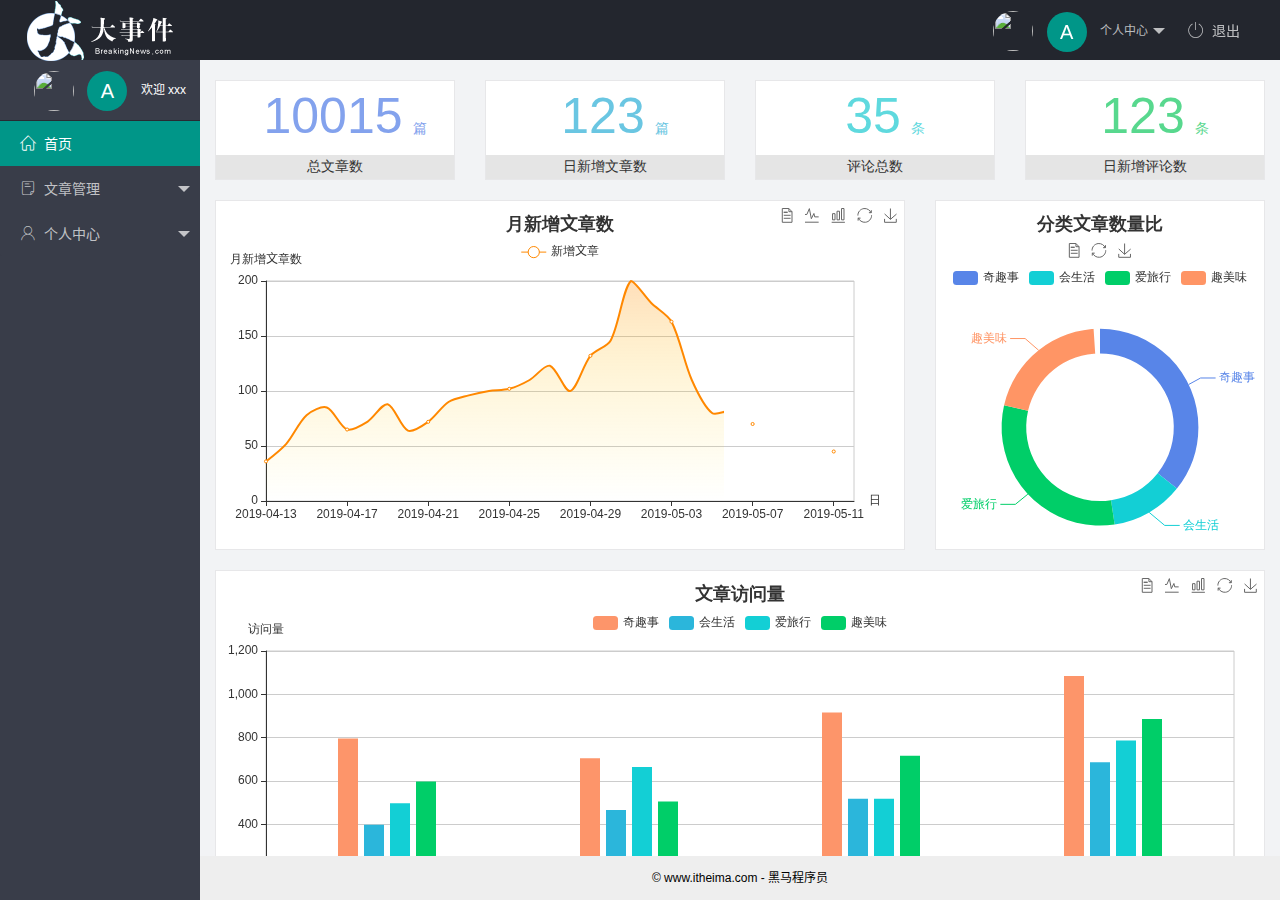
==== commit 1458c65b: "个人中心完成" ====
--- a/index.html
+++ b/index.html
@@ -27,9 +27,9 @@
                         个人中心
                     </a>
                     <dl class="layui-nav-child">
-                        <dd><a href="">基本资料</a></dd>
-                        <dd><a href="">更换头像</a></dd>
-                        <dd><a href="">重置密码</a></dd>
+                        <dd><a href="/user/user_info.html" target="fm">基本资料</a></dd>
+                        <dd><a href="/user/user_avatar.html" target="fm">更换头像</a></dd>
+                        <dd><a href="/user/user_pwd.html" target="fm">重置密码</a></dd>
                     </dl>
                 </li>
                 <li class="layui-nav-item">
@@ -67,11 +67,11 @@
                         <a href="javascript:;">
                             <span class="iconfont icon-user"></span>个人中心</a>
                         <dl class="layui-nav-child">
-                            <dd><a href="javascript:;">
+                            <dd><a href="/user/user_info.html" target="fm">
                                     <i class="layui-icon layui-icon-app"></i>基本资料</a></dd>
-                            <dd><a href="javascript:;">
+                            <dd><a href="/user/user_avatar.html" target="fm">
                                     <i class="layui-icon layui-icon-app"></i>更换头像</a></dd>
-                            <dd><a href="javascript:;">
+                            <dd><a href="/user/user_pwd.html" target="fm">
                                     <i class="layui-icon layui-icon-app"></i>重置密码</a></dd>
                         </dl>
                     </li>
